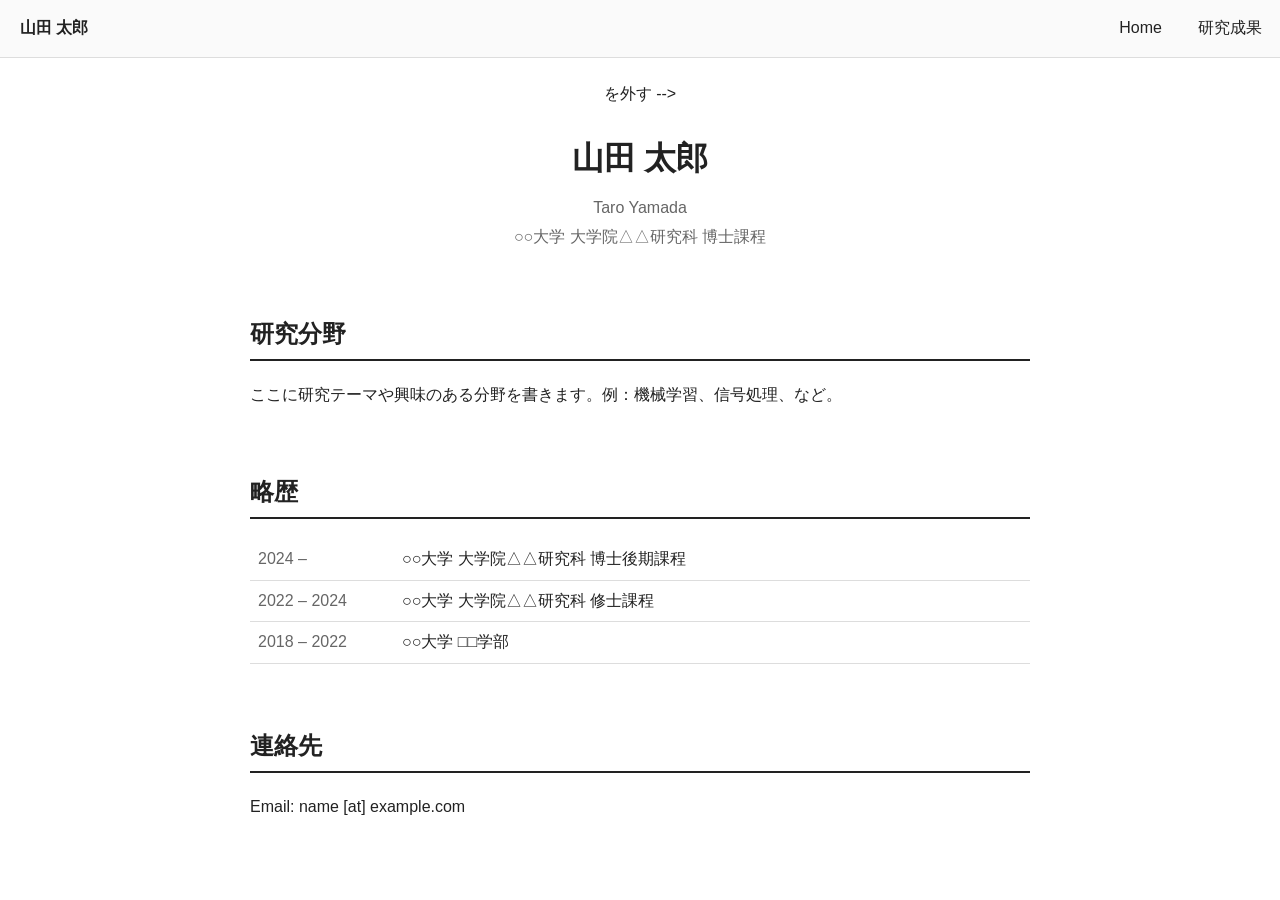
==== index.html @ 42e98f81 "Add files via upload" ====
<!DOCTYPE html>
<html lang="ja">
<head>
  <meta charset="UTF-8">
  <meta name="viewport" content="width=device-width, initial-scale=1.0">
  <title>山田 太郎</title>
  <link rel="stylesheet" href="style.css">
</head>
<body>

<header class="header">
  <a class="site-name" href="index.html">山田 太郎</a>
  <input type="checkbox" class="menu-btn" id="menu-btn">
  <label for="menu-btn" class="menu-icon"><span class="navicon"></span></label>
  <ul class="menu">
    <li><a href="index.html">Home</a></li>
    <li><a href="achievements.html">研究成果</a></li>
  </ul>
</header>

<main>
  <div class="profile">
    <!-- 顔写真を使うときは photo.jpg を同じフォルダに置いて、下の行の <!-- と --> を外す -->
    <!-- <img src="photo.jpg" alt="山田 太郎"> -->
    <h1>山田 太郎</h1>
    <p class="subtitle">Taro Yamada<br>○○大学 大学院△△研究科 博士課程</p>
  </div>

  <h2>研究分野</h2>
  <p>ここに研究テーマや興味のある分野を書きます。例：機械学習、信号処理、など。</p>

  <h2>略歴</h2>
  <table class="timeline">
    <tr><td>2024 –</td><td>○○大学 大学院△△研究科 博士後期課程</td></tr>
    <tr><td>2022 – 2024</td><td>○○大学 大学院△△研究科 修士課程</td></tr>
    <tr><td>2018 – 2022</td><td>○○大学 □□学部</td></tr>
  </table>

  <h2>連絡先</h2>
  <p>Email: name [at] example.com</p>
  <!-- メールアドレスは [at] などにしておくと迷惑メール対策になります -->
</main>

</body>
</html>
---- style.css ----
/* ===== 全体 ===== */
:root {
  --text: #222;
  --sub: #666;
  --link: #1a5fb4;
  --line: #ddd;
  --bg: #fff;
  --header-bg: #fafafa;
}

* { box-sizing: border-box; }

body {
  margin: 0;
  background: var(--bg);
  color: var(--text);
  font-family: "Helvetica Neue", Arial, "Hiragino Kaku Gothic ProN", "Noto Sans JP", Meiryo, sans-serif;
  line-height: 1.8;
}

main {
  max-width: 820px;
  margin: 0 auto;
  padding: 80px 20px 60px;
}

a { color: var(--link); text-decoration: none; }
a:hover { text-decoration: underline; }

h1 { text-align: center; margin-bottom: 0.2em; }
h2 { border-bottom: 2px solid var(--text); padding-bottom: 4px; margin-top: 2.5em; }
h3 { margin-top: 1.8em; }
hr { border: none; border-top: 1px solid var(--line); margin: 2.5em 0; }

.subtitle { text-align: center; color: var(--sub); margin-top: 0; }

/* ===== プロフィール ===== */
.profile { text-align: center; }
.profile img {
  width: 160px; height: 160px;
  border-radius: 50%;
  object-fit: cover;
  margin-top: 10px;
}

/* 略歴など、年と内容を並べる表 */
.timeline { width: 100%; border-collapse: collapse; }
.timeline td { padding: 6px 8px; vertical-align: top; border-bottom: 1px solid var(--line); }
.timeline td:first-child { white-space: nowrap; color: var(--sub); width: 9em; }

/* ===== 業績リスト ===== */
.year-index a { margin-right: 0.6em; }
.back { font-size: 0.85em; }
ul.pubs li { margin-bottom: 0.6em; }
.tag {
  display: inline-block;
  font-size: 0.75em;
  padding: 0 6px;
  border: 1px solid var(--sub);
  border-radius: 3px;
  margin-right: 4px;
  color: var(--sub);
}

/* ===== ヘッダーとメニュー（右上のハンバーガー） ===== */
.header {
  position: fixed;
  top: 0; left: 0; right: 0;
  background: var(--header-bg);
  border-bottom: 1px solid var(--line);
  z-index: 10;
}
.header .site-name {
  display: inline-block;
  padding: 14px 20px;
  font-weight: bold;
  color: var(--text);
}
.menu-btn { display: none; }
.menu-icon {
  position: absolute;
  right: 0; top: 0;
  padding: 24px 20px;
  cursor: pointer;
}
.navicon, .navicon::before, .navicon::after {
  display: block;
  width: 22px; height: 2px;
  background: var(--text);
  position: relative;
  transition: 0.2s;
}
.navicon::before, .navicon::after { content: ""; position: absolute; }
.navicon::before { top: 7px; }
.navicon::after { top: -7px; }

.menu {
  list-style: none;
  margin: 0; padding: 0;
  max-height: 0;
  overflow: hidden;
  transition: max-height 0.2s;
}
.menu a {
  display: block;
  padding: 12px 20px;
  border-top: 1px solid var(--line);
  color: var(--text);
}
.menu-btn:checked ~ .menu { max-height: 300px; }
.menu-btn:checked ~ .menu-icon .navicon { background: transparent; }
.menu-btn:checked ~ .menu-icon .navicon::before { transform: rotate(-45deg); top: 0; }
.menu-btn:checked ~ .menu-icon .navicon::after { transform: rotate(45deg); top: 0; }

/* 画面が広いときはメニューを横並びで常に表示 */
@media (min-width: 720px) {
  .menu { float: right; max-height: none; }
  .menu li { float: left; }
  .menu a { border-top: none; padding: 14px 18px; }
  .menu-icon { display: none; }
}
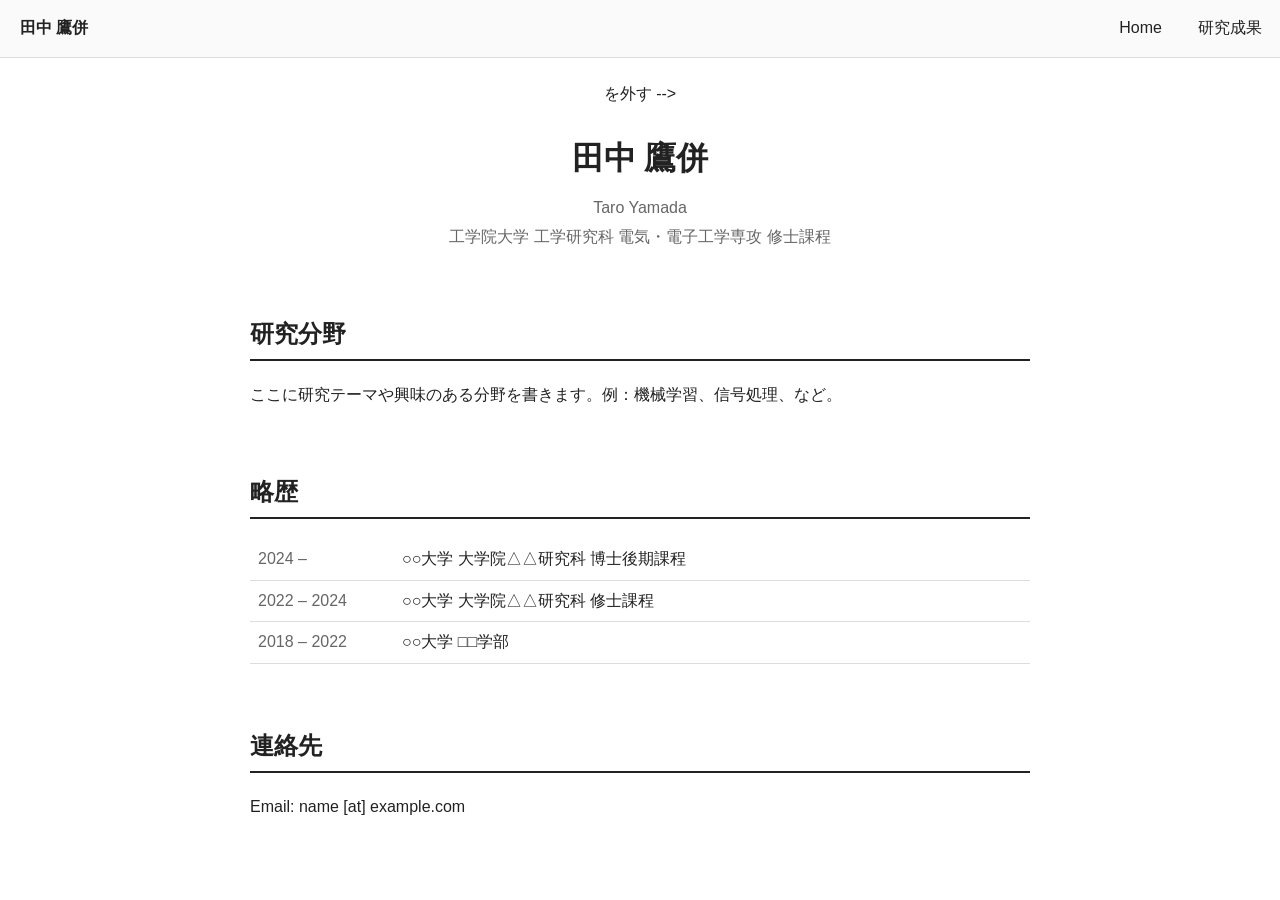
==== commit d855cb42: "Update index.html" ====
--- a/index.html
+++ b/index.html
@@ -3,13 +3,13 @@
 <head>
   <meta charset="UTF-8">
   <meta name="viewport" content="width=device-width, initial-scale=1.0">
-  <title>山田 太郎</title>
+  <title>田中 鷹併</title>
   <link rel="stylesheet" href="style.css">
 </head>
 <body>
 
 <header class="header">
-  <a class="site-name" href="index.html">山田 太郎</a>
+  <a class="site-name" href="index.html">田中 鷹併</a>
   <input type="checkbox" class="menu-btn" id="menu-btn">
   <label for="menu-btn" class="menu-icon"><span class="navicon"></span></label>
   <ul class="menu">
@@ -22,8 +22,8 @@
   <div class="profile">
     <!-- 顔写真を使うときは photo.jpg を同じフォルダに置いて、下の行の <!-- と --> を外す -->
     <!-- <img src="photo.jpg" alt="山田 太郎"> -->
-    <h1>山田 太郎</h1>
-    <p class="subtitle">Taro Yamada<br>○○大学 大学院△△研究科 博士課程</p>
+    <h1>田中 鷹併</h1>
+    <p class="subtitle">Taro Yamada<br>工学院大学 工学研究科 電気・電子工学専攻 修士課程</p>
   </div>
 
   <h2>研究分野</h2>
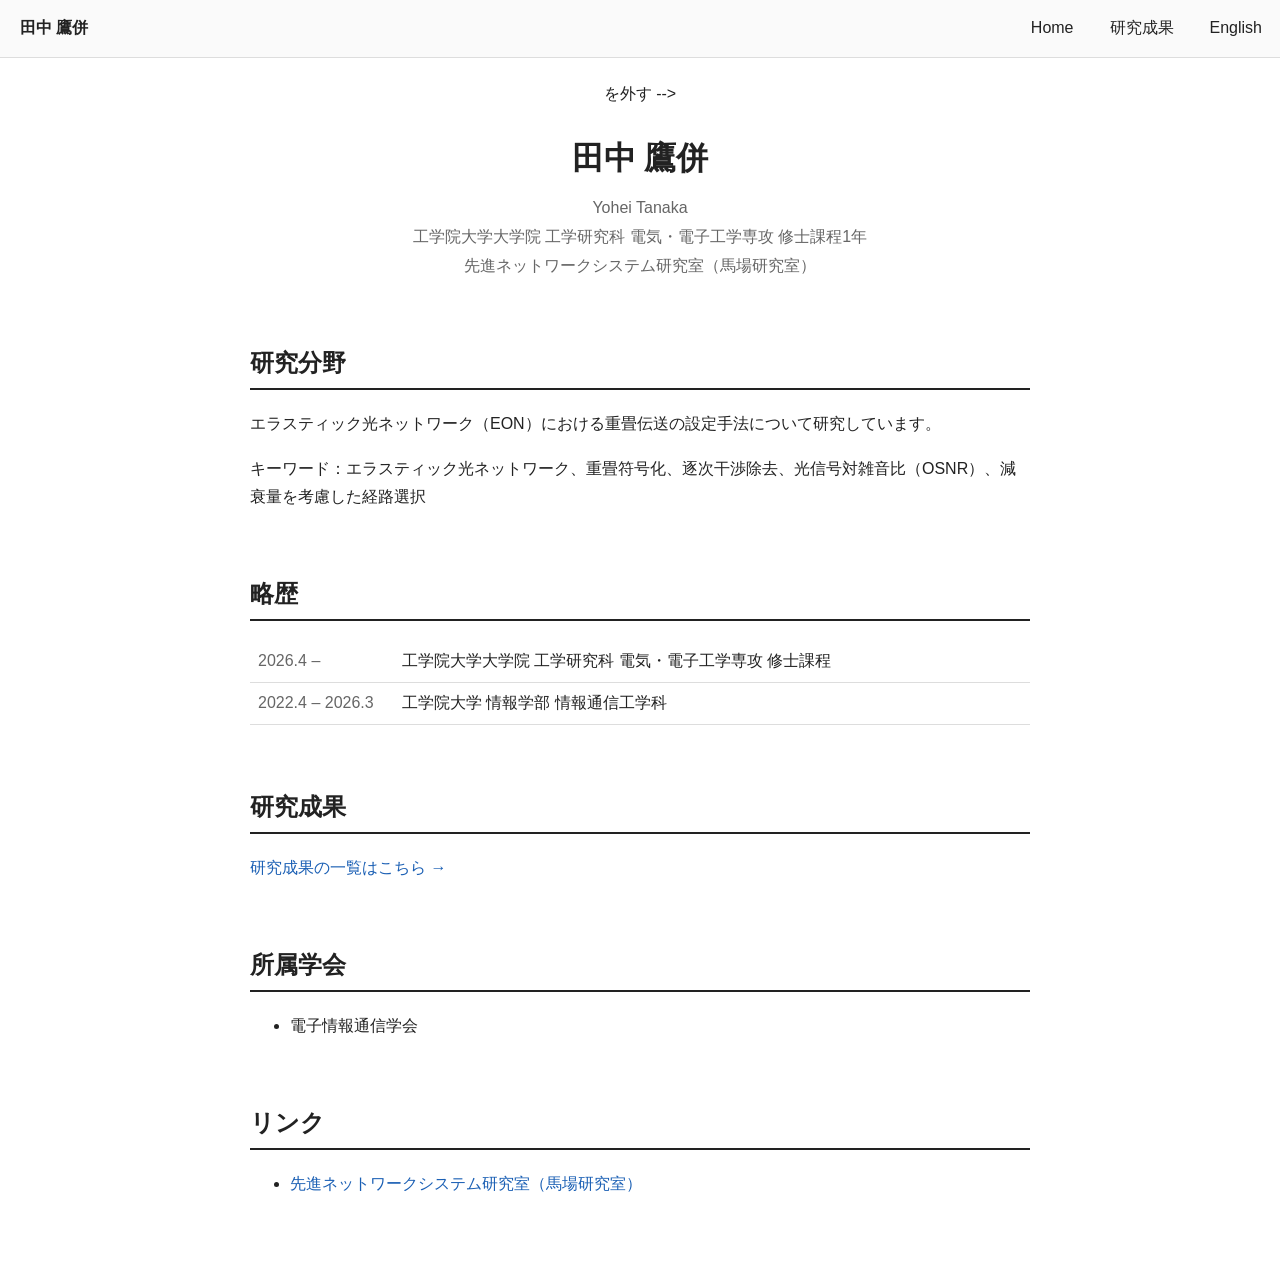
==== commit caf0ce9f: "Add files via upload" ====
--- a/index.html
+++ b/index.html
@@ -15,30 +15,40 @@
   <ul class="menu">
     <li><a href="index.html">Home</a></li>
     <li><a href="achievements.html">研究成果</a></li>
+    <li><a href="en_index.html">English</a></li>
   </ul>
 </header>
 
 <main>
   <div class="profile">
     <!-- 顔写真を使うときは photo.jpg を同じフォルダに置いて、下の行の <!-- と --> を外す -->
-    <!-- <img src="photo.jpg" alt="山田 太郎"> -->
+    <!-- <img src="photo.jpg" alt="田中 鷹併"> -->
     <h1>田中 鷹併</h1>
-    <p class="subtitle">Taro Yamada<br>工学院大学 工学研究科 電気・電子工学専攻 修士課程</p>
+    <p class="subtitle">Yohei Tanaka<br>工学院大学大学院 工学研究科 電気・電子工学専攻 修士課程1年<br>先進ネットワークシステム研究室（馬場研究室）</p>
   </div>
 
   <h2>研究分野</h2>
-  <p>ここに研究テーマや興味のある分野を書きます。例：機械学習、信号処理、など。</p>
+  <p>エラスティック光ネットワーク（EON）における重畳伝送の設定手法について研究しています。</p>
+  <p>キーワード：エラスティック光ネットワーク、重畳符号化、逐次干渉除去、光信号対雑音比（OSNR）、減衰量を考慮した経路選択</p>
 
   <h2>略歴</h2>
   <table class="timeline">
-    <tr><td>2024 –</td><td>○○大学 大学院△△研究科 博士後期課程</td></tr>
-    <tr><td>2022 – 2024</td><td>○○大学 大学院△△研究科 修士課程</td></tr>
-    <tr><td>2018 – 2022</td><td>○○大学 □□学部</td></tr>
+    <tr><td>2026.4 –</td><td>工学院大学大学院 工学研究科 電気・電子工学専攻 修士課程</td></tr>
+    <tr><td>2022.4 – 2026.3</td><td>工学院大学 情報学部 情報通信工学科</td></tr>
   </table>
 
-  <h2>連絡先</h2>
-  <p>Email: name [at] example.com</p>
-  <!-- メールアドレスは [at] などにしておくと迷惑メール対策になります -->
+  <h2>研究成果</h2>
+  <p><a href="achievements.html">研究成果の一覧はこちら →</a></p>
+
+  <h2>所属学会</h2>
+  <ul>
+    <li>電子情報通信学会</li>
+  </ul>
+
+  <h2>リンク</h2>
+  <ul>
+    <li><a href="http://ans.cc.kogakuin.ac.jp/">先進ネットワークシステム研究室（馬場研究室）</a></li>
+  </ul>
 </main>
 
 </body>
--- a/style.css
+++ b/style.css
@@ -62,6 +62,38 @@
   color: var(--sub);
 }
 
+/* ===== 年度タブ ===== */
+.year-tabs {
+  display: flex;
+  flex-wrap: wrap;
+  gap: 8px;
+  justify-content: center;
+  margin: 24px 0 8px;
+}
+.year-tabs button {
+  font: inherit;
+  padding: 6px 16px;
+  border: 1px solid var(--line);
+  border-radius: 999px;
+  background: var(--bg);
+  color: var(--text);
+  cursor: pointer;
+}
+.year-tabs button:hover { border-color: var(--link); }
+.year-tabs button.active {
+  background: var(--link);
+  border-color: var(--link);
+  color: #fff;
+}
+.fy-range { font-size: 0.6em; font-weight: normal; color: var(--sub); margin-left: 0.5em; }
+.fy-pager {
+  display: flex;
+  justify-content: space-between;
+  margin-top: 3em;
+  padding-top: 1em;
+  border-top: 1px solid var(--line);
+}
+
 /* ===== ヘッダーとメニュー（右上のハンバーガー） ===== */
 .header {
   position: fixed;
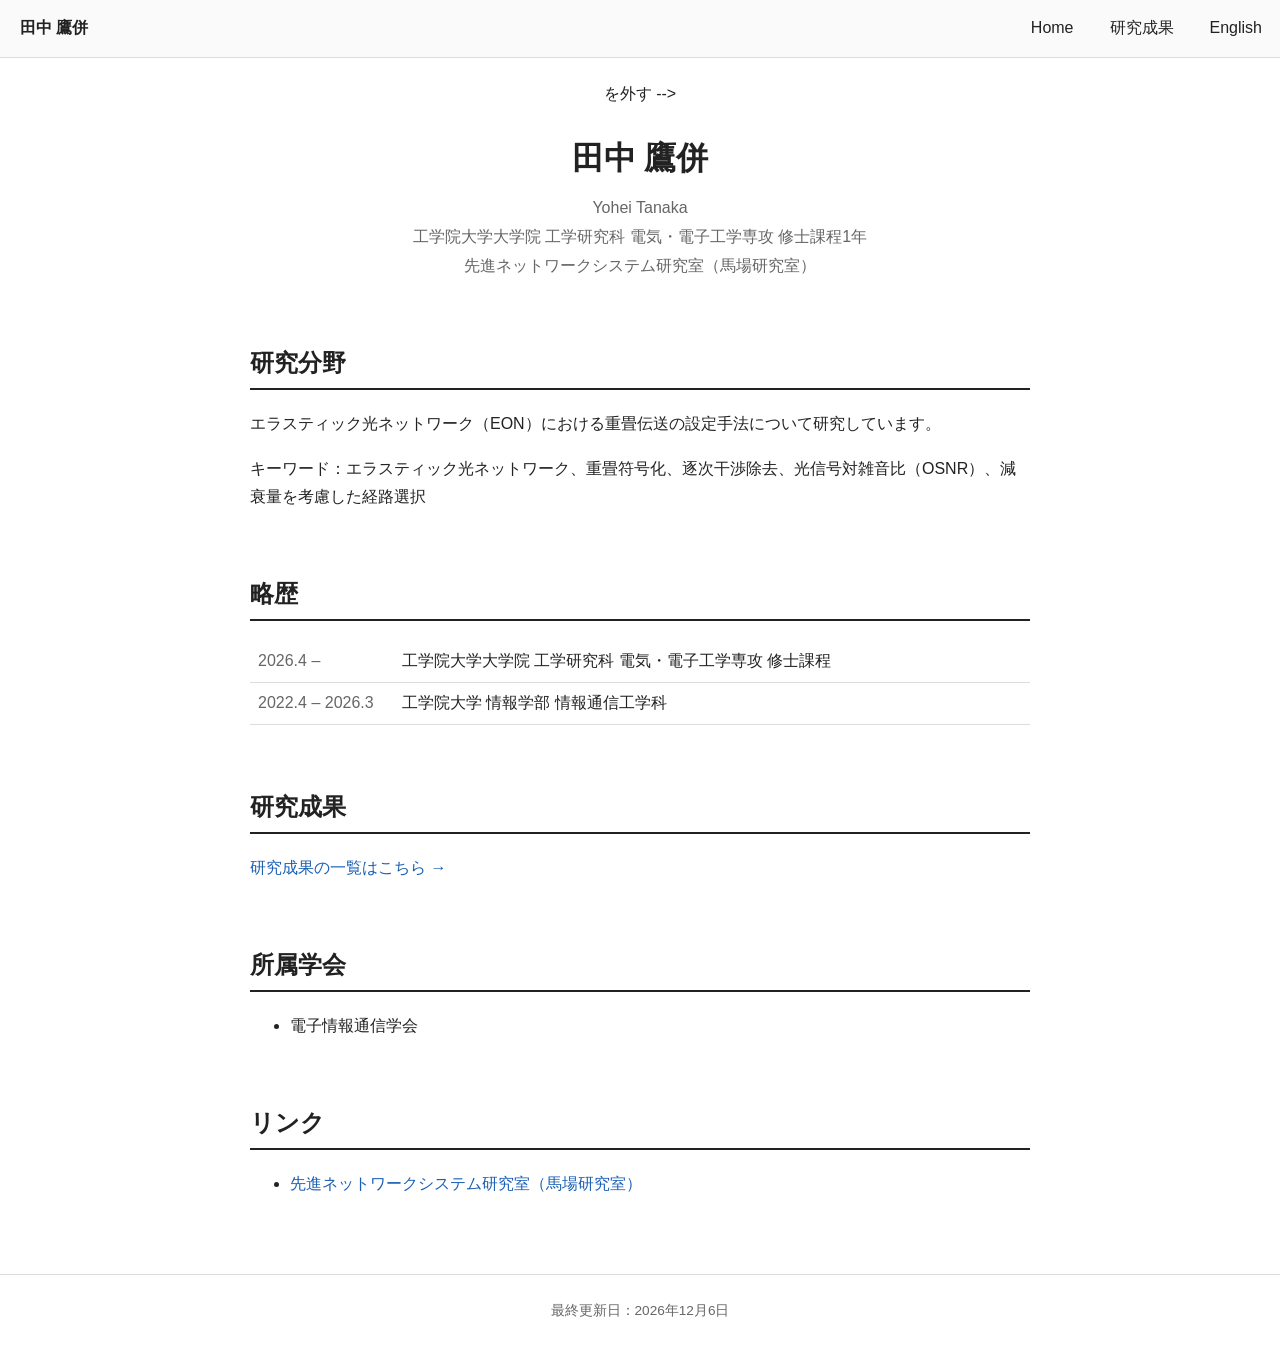
==== commit 8164da54: "Add files via upload" ====
--- a/index.html
+++ b/index.html
@@ -51,5 +51,6 @@
   </ul>
 </main>
 
+<script src="footer.js"></script>
 </body>
 </html>
--- a/style.css
+++ b/style.css
@@ -151,3 +151,12 @@
   .menu a { border-top: none; padding: 14px 18px; }
   .menu-icon { display: none; }
 }
+
+/* ===== フッター（最終更新日） ===== */
+.site-footer {
+  text-align: center;
+  font-size: 0.85em;
+  color: var(--sub);
+  padding: 24px 16px 32px;
+  border-top: 1px solid var(--line);
+}
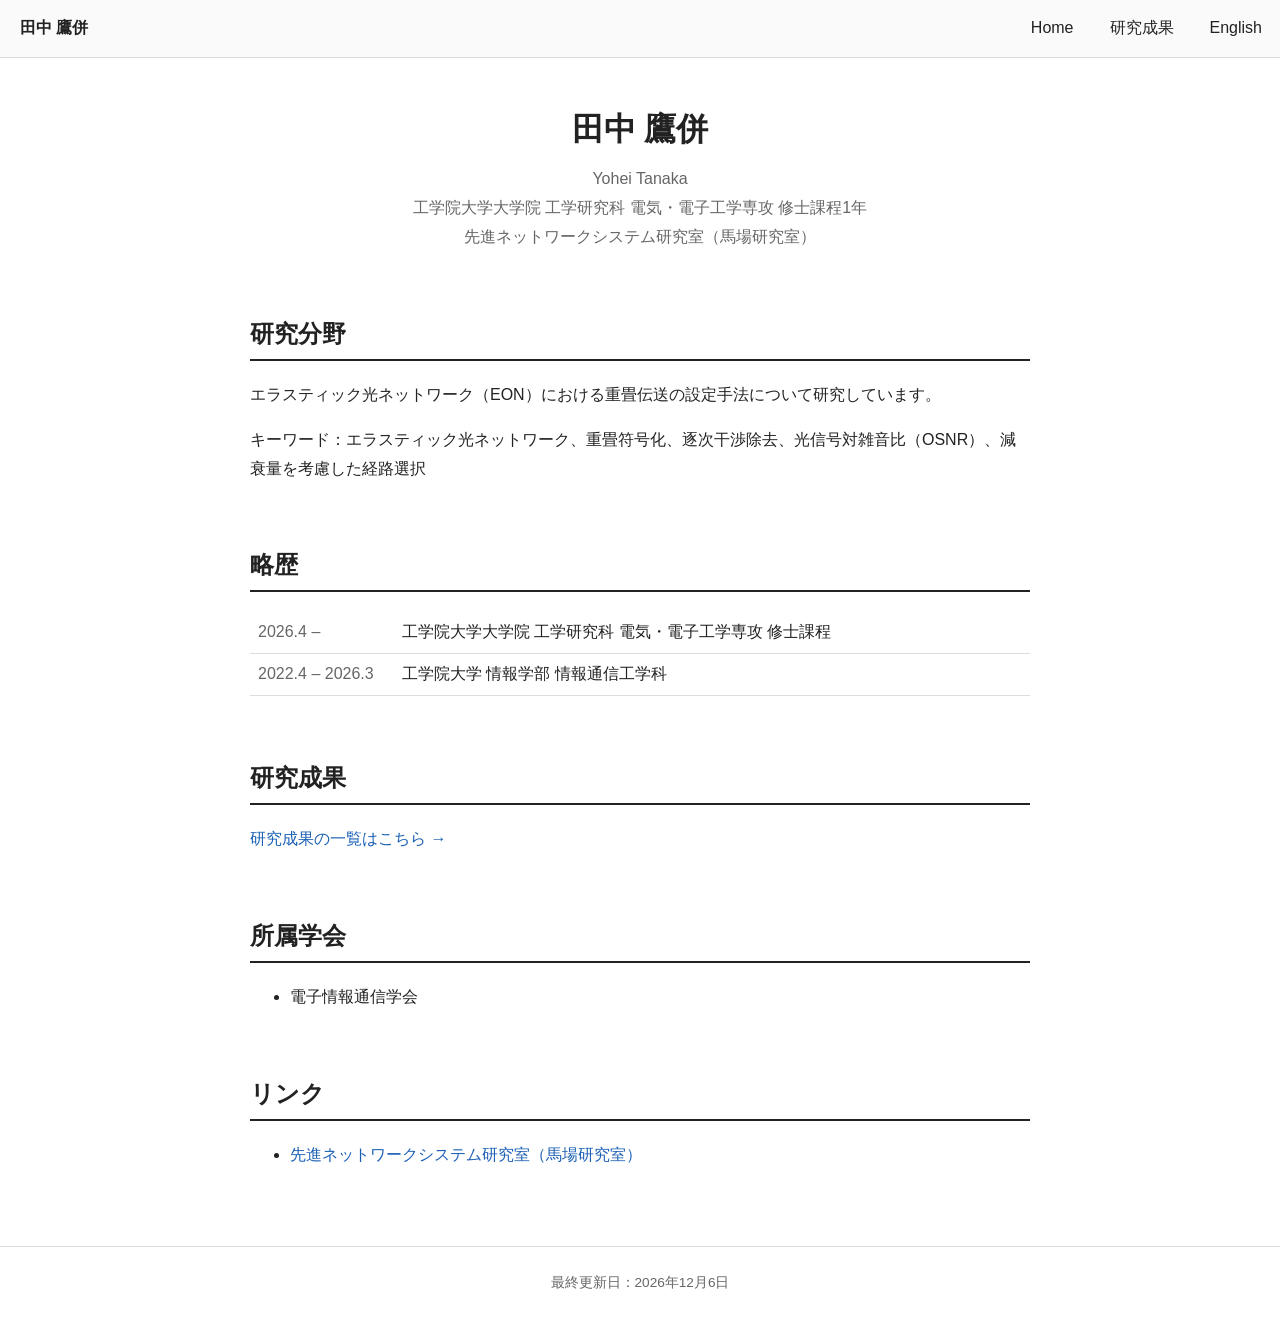
==== commit b57439de: "Update index.html" ====
--- a/index.html
+++ b/index.html
@@ -21,7 +21,6 @@
 
 <main>
   <div class="profile">
-    <!-- 顔写真を使うときは photo.jpg を同じフォルダに置いて、下の行の <!-- と --> を外す -->
     <!-- <img src="photo.jpg" alt="田中 鷹併"> -->
     <h1>田中 鷹併</h1>
     <p class="subtitle">Yohei Tanaka<br>工学院大学大学院 工学研究科 電気・電子工学専攻 修士課程1年<br>先進ネットワークシステム研究室（馬場研究室）</p>
